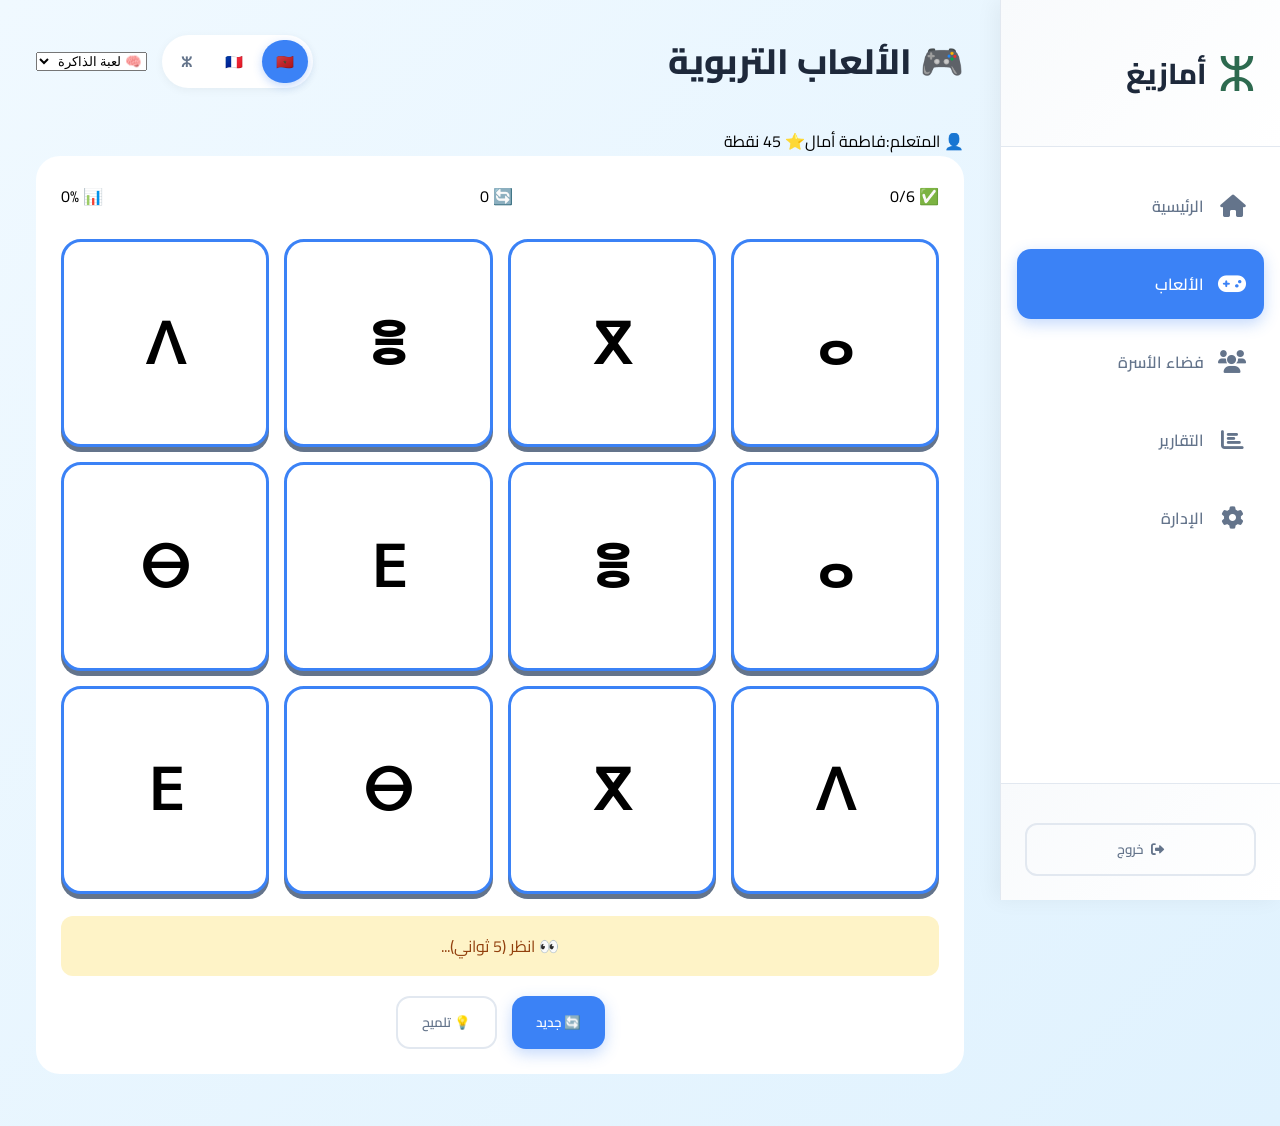
==== games.html @ c047b74b "Add files via upload" ====
<!DOCTYPE html>
<html lang="ar" dir="rtl">
<head>
    <meta charset="UTF-8">
    <meta name="viewport" content="width=device-width, initial-scale=1.0">
    <title>الألعاب التربوية | منصة الأمازيغية</title>
    <link href="https://fonts.googleapis.com/css2?family=Cairo:wght@400;600;700&display=swap" rel="stylesheet">
    <link rel="stylesheet" href="https://cdnjs.cloudflare.com/ajax/libs/font-awesome/6.0.0/css/all.min.css">
    <link rel="stylesheet" href="styles.css">
</head>
<body>
    <nav class="sidebar">
        <div class="sidebar-header"><div class="logo"><span class="logo-icon">ⵣ</span><span class="logo-text">أمازيغ</span></div></div>
        <ul class="nav-menu">
            <li class="nav-item"><a href="index.html"><span class="nav-icon"><i class="fas fa-home"></i></span><span data-translate="home">الرئيسية</span></a></li>
            <li class="nav-item active"><a href="games.html"><span class="nav-icon"><i class="fas fa-gamepad"></i></span><span data-translate="educational_games">الألعاب</span></a></li>
            <li class="nav-item"><a href="family.html"><span class="nav-icon"><i class="fas fa-users"></i></span><span data-translate="family_space">فضاء الأسرة</span></a></li>
            <li class="nav-item"><a href="reports.html"><span class="nav-icon"><i class="fas fa-chart-bar"></i></span><span data-translate="reports">التقارير</span></a></li>
            <li class="nav-item"><a href="admin.html"><span class="nav-icon"><i class="fas fa-cog"></i></span><span data-translate="administration">الإدارة</span></a></li>
        </ul>
        <div class="sidebar-footer"><button class="logout-btn" onclick="logout()"><i class="fas fa-sign-out-alt"></i><span data-translate="logout">خروج</span></button></div>
    </nav>
    <main class="main-content">
        <header class="page-header">
            <h1>🎮 الألعاب التربوية</h1>
            <div class="header-actions">
                <div class="lang-switcher"><button class="lang-btn active" data-lang="ar" onclick="setLang('ar')">🇲🇦</button><button class="lang-btn" data-lang="fr" onclick="setLang('fr')">🇫🇷</button><button class="lang-btn" data-lang="amz" onclick="setLang('amz')">ⵣ</button></div>
                <select id="game-selector" class="game-select"><option value="memory">🧠 لعبة الذاكرة</option><option value="order">📋 لعبة الترتيب</option><option value="words">📝 لعبة الكلمات</option><option value="wheel">🎡 لعبة العجلة</option></select>
            </div>
        </header>
        <div class="student-selector"><label>👤 المتعلم:</label><span id="student-name">فاطمة أمال</span><span class="session-badge">⭐ <span id="dojo-points">45</span> نقطة</span></div>
        <div id="memory-game" class="game-container active"><div class="game-area"><div style="display:flex;justify-content:space-between;margin-bottom:20px"><span>✅ <span id="mp">0</span>/<span id="tp">6</span></span><span>🔄 <span id="ma">0</span></span><span>📊 <span id="macc">0%</span></span></div><div class="tifinagh-grid" id="memory-grid"></div><div class="game-message" id="memory-msg">ⵉⵎⵉⴽ ⵙ ⵉⵎⵉⴽ</div><div class="game-actions"><button class="btn" onclick="resetMemory()">🔄 جديد</button><button class="btn btn-outline" onclick="hintMemory()">💡 تلميح</button></div></div></div>
        <div id="order-game" class="game-container"><div class="game-area"><div style="display:flex;justify-content:space-between;margin-bottom:20px"><span>📊 مستوى: <span id="ol">1</span>/3</span><span>⭐ نتيجة: <span id="os">0</span></span></div><h3 style="text-align:center">رتب الحروف</h3><p id="oi" style="text-align:center"></p><div id="order-letters" style="display:flex;flex-wrap:wrap;justify-content:center;gap:15px;margin:30px 0"></div><div id="order-slots" style="display:flex;flex-wrap:wrap;justify-content:center;gap:15px;min-height:100px"></div><div class="game-message" id="order-msg"></div><div class="game-actions"><button class="btn" onclick="checkOrder()">✅ تحقق</button><button class="btn btn-secondary" onclick="resetOrder()">🔄 إعادة</button><button class="btn btn-outline" id="next-btn" onclick="nextLevel()" disabled>التالي →</button></div></div></div>
        <div id="word-game" class="game-container"><div class="game-area"><div style="display:flex;justify-content:space-between;margin-bottom:20px"><span>✅ <span id="wp">0</span>/<span id="tw">6</span></span></div><div id="word-grid" style="display:grid;grid-template-columns:repeat(2,1fr);gap:20px"></div><div class="game-message" id="word-msg">اربط الكلمة بمعناها</div><div class="game-actions"><button class="btn" onclick="resetWords()">🔄 جديد</button></div></div></div>
        <div id="wheel-game" class="game-container"><div class="game-area"><div class="wheel-section"><div style="position:relative"><canvas id="wheelCanvas" width="350" height="350" style="width:100%"></canvas><div style="position:absolute;top:-10px;left:50%;transform:translateX(-50%);font-size:3rem;color:#ef4444">▼</div><button class="spin-btn" id="spinBtn" onclick="spinWheel()">🎡 دور العجلة</button></div><div style="flex:1"><span class="category-tag" id="catDisplay">حيوانات</span><div class="word-blanks" id="wordBlanks"></div><div style="display:flex;justify-content:space-between;padding:15px;background:#fef3c7;border-radius:15px"><span>⭐ <span id="ws">0</span></span></div><div class="wheel-keyboard" id="wheelKeyboard"></div><div class="game-message" id="wheel-msg">🎡 دور العجلة ثم اختر حرفاً!</div><div class="game-actions"><button class="btn" onclick="resetWheel()">🔄 جديد</button></div></div></div></div></div>
    </main>
    <script src="translations.js"></script>
    <script src="script.js"></script>
    <script>
        const letters=[{c:'ⴰ',n:'يا'},{c:'ⴱ',n:'ياب'},{c:'ⴳ',n:'ياج'},{c:'ⴷ',n:'ياد'},{c:'ⴹ',n:'ياض'},{c:'ⴻ',n:'ياي'}];
        const words=[{a:'ⴰⵔⴳⴰⵣ',b:'الرجل'},{a:'ⵜⴰⵎⵖⴰⵔⵜ',b:'المرأة'},{a:'ⴰⵖⵔⵓⵎ',b:'الخبز'},{a:'ⴰⵎⴰⵏ',b:'الماء'},{a:'ⵜⴰⴼⵓⵏⴰⵙⵜ',b:'البقرة'},{a:'ⴰⵢⴷⵉ',b:'الكلب'}];
        let student={name:'فاطمة أمال',dojoPoints:45,id:1};
        let mem={cards:[],sel:null,lock:false,pairs:0,att:0,corr:0,preview:true,timer:null};
        let ord={letters:[],order:[],score:0,level:1};
        let wg={sel:null,pairs:0};
        let wh={word:'',cat:'',revealed:[],score:0,used:[],canSpin:true,spinVal:0,rot:0,spinning:false};
        const wseg=[{l:'100',v:100,c:'#ef4444'},{l:'200',v:200,c:'#3b82f6'},{l:'300',v:300,c:'#10b981'},{l:'400',v:400,c:'#f59e0b'},{l:'500',v:500,c:'#8b5cf6'},{l:'🎁',v:'gift',c:'#ec4899'},{l:'💔',v:'lose',c:'#64748b'},{l:'🎲',v:'extra',c:'#06b6d4'}];
        function loadStudent(){let sid=localStorage.getItem('studentId');let s=getStudents().find(x=>x.id===parseInt(sid));if(s)student=s;document.getElementById('student-name').textContent=student.name;document.getElementById('dojo-points').textContent=student.dojoPoints}
        function updatePoints(p){student.dojoPoints+=p;document.getElementById('dojo-points').textContent=student.dojoPoints;let s=getStudents();let st=s.find(x=>x.id===student.id);if(st)st.dojoPoints=student.dojoPoints;saveStudents(s)}
        document.getElementById('game-selector').addEventListener('change',function(){document.querySelectorAll('.game-container').forEach(c=>c.classList.remove('active'));document.getElementById(this.value+'-game').classList.add('active');if(this.value==='memory')resetMemory();else if(this.value==='order')resetOrderGame();else if(this.value==='words')resetWords();else if(this.value==='wheel')initWheel()});
        function buildDeck(){let d=[];letters.forEach((l,i)=>{d.push({p:i,c:l.c,m:false,f:false});d.push({p:i,c:l.c,m:false,f:false})});return d.sort(()=>Math.random()-.5)}
        function renderMemory(){let g=document.getElementById('memory-grid');g.innerHTML='';mem.cards.forEach((c,i)=>{c.i=i;let d=document.createElement('div');d.className='t-card'+(c.m?' matched':'')+(c.f||mem.preview?' flipped':'');d.textContent=(c.m||c.f||mem.preview)?c.c:'ⵣ';d.onclick=()=>clickMemory(i);g.appendChild(d);c.e=d});updateMemStats()}
        function clickMemory(i){if(mem.preview){alert('انتظر!');return}if(mem.lock||mem.pairs===letters.length)return;let c=mem.cards[i];if(c.m||c.f)return;c.f=true;c.e.classList.add('flipped');c.e.textContent=c.c;if(mem.sel===null){mem.sel=i;return}let f=mem.cards[mem.sel];if(mem.sel===i){mem.sel=null;return}mem.att++;mem.lock=true;if(f.p===c.p){mem.corr++;f.m=c.m=true;f.e.classList.add('matched');c.e.classList.add('matched');mem.pairs++;updatePoints(2);document.getElementById('memory-msg').textContent='✅ أحسنت! +2';mem.sel=null;mem.lock=false;if(mem.pairs===letters.length){document.getElementById('memory-msg').textContent='🎉 أكملت جميع الحروف!';updatePoints(5)}}else{document.getElementById('memory-msg').textContent='❌ حاول مرة أخرى!';setTimeout(()=>{if(!f.m){f.f=false;f.e.classList.remove('flipped');f.e.textContent='ⵣ'}if(!c.m){c.f=false;c.e.classList.remove('flipped');c.e.textContent='ⵣ'}mem.sel=null;mem.lock=false},800)}updateMemStats()}
        function updateMemStats(){document.getElementById('mp').textContent=mem.pairs;document.getElementById('tp').textContent=letters.length;document.getElementById('ma').textContent=mem.att;document.getElementById('macc').textContent=(mem.att>0?Math.round((mem.corr/mem.att)*100):0)+'%'}
        function resetMemory(){if(mem.timer)clearTimeout(mem.timer);mem.cards=buildDeck();mem.sel=null;mem.lock=false;mem.pairs=0;mem.att=0;mem.corr=0;mem.preview=true;renderMemory();document.getElementById('memory-msg').textContent='👀 انظر (5 ثواني)...';mem.timer=setTimeout(()=>{mem.preview=false;mem.cards.forEach(c=>{if(!c.m){c.f=false;if(c.e){c.e.classList.remove('flipped');c.e.textContent='ⵣ'}}});document.getElementById('memory-msg').textContent='تذكر وطابق!'},5000)}
        function hintMemory(){let u=mem.cards.filter(c=>!c.m&&!c.f);if(u.length>0)document.getElementById('memory-msg').textContent='💡 ابحث عن '+u[0].c}
        function resetOrderGame(){ord.level=1;ord.score=0;startOrder()}
        function startOrder(){let l=ord.level;let c=l===1?3:(l===2?4:6);let s=[...letters].sort(()=>Math.random()-.5).slice(0,c);ord.letters=s;ord.order=[];document.getElementById('oi').textContent='رتب: '+s.map(x=>x.c).join(' - ');document.getElementById('ol').textContent=l;document.getElementById('os').textContent=ord.score;renderOrdLett();renderOrdSlots();document.getElementById('order-msg').textContent='';document.getElementById('next-btn').disabled=true}
        function renderOrdLett(){document.getElementById('order-letters').innerHTML=ord.letters.map(l=>`<div class="order-letter" onclick="selOrd('${l.c}')">${l.c}</div>`).join('')}
        function renderOrdSlots(){let h='';for(let i=0;i<ord.letters.length;i++)h+=`<div class="order-slot" onclick="remOrd(${i})">${ord.order[i]||'⬜'}</div>`;document.getElementById('order-slots').innerHTML=h}
        function selOrd(c){if(ord.order.length>=ord.letters.length)return;ord.order.push(c);renderOrdSlots()}
        function remOrd(i){ord.order.splice(i,1);renderOrdSlots()}
        function checkOrder(){let cor=[...ord.letters].sort((a,b)=>a.c.localeCompare(b.c)).map(x=>x.c);if(ord.order.length!==cor.length){document.getElementById('order-msg').textContent='❌ رتب الكل!';return}if(ord.order.every((c,i)=>c===cor[i])){let p=ord.level*5;ord.score+=p;updatePoints(p);document.getElementById('os').textContent=ord.score;document.getElementById('order-msg').textContent='✅ صحيح! +'+p;document.getElementById('next-btn').disabled=false}else{document.getElementById('order-msg').textContent='❌ خطأ!'}}
        function resetOrder(){ord.order=[];renderOrdSlots();document.getElementById('order-msg').textContent=''}
        function nextLevel(){if(ord.level<3){ord.level++;startOrder()}else{document.getElementById('order-msg').textContent='🎉 كل المستويات!';updatePoints(10)}}
        function resetWords(){wg.sel=null;wg.pairs=0;let aw=words.map(w=>({t:w.a,p:w.a,ty:'a'}));let bw=words.map(w=>({t:w.b,p:w.a,ty:'b'}));let all=[...aw,...bw].sort(()=>Math.random()-.5);let g=document.getElementById('word-grid');g.innerHTML=all.map(c=>`<div class="word-card" data-p="${c.p}" data-ty="${c.ty}" data-m="false">${c.t}</div>`).join('');document.querySelectorAll('.word-card').forEach(c=>c.addEventListener('click',clickWord));document.getElementById('tw').textContent=words.length;document.getElementById('wp').textContent='0';document.getElementById('word-msg').textContent='اربط الكلمة بمعناها'}
        function clickWord(e){let c=e.currentTarget;if(c.dataset.m==='true')return;if(!wg.sel){document.querySelectorAll('.word-card').forEach(x=>x.style.background='white');c.style.background='#fef3c7';wg.sel=c}else{let f=wg.sel;let s=c;if(f===s){wg.sel=null;return}if(f.dataset.p===s.dataset.p&&f.dataset.ty!==s.dataset.ty){f.dataset.m='true';s.dataset.m='true';f.classList.add('matched');s.classList.add('matched');f.style.background='#10b981';s.style.background='#10b981';wg.pairs++;document.getElementById('wp').textContent=wg.pairs;updatePoints(3);document.getElementById('word-msg').textContent='✅ صحيح! +3';if(wg.pairs===words.length){document.getElementById('word-msg').textContent='🎉 كل الكلمات!';updatePoints(5)}}else{f.style.background='white';document.getElementById('word-msg').textContent='❌ خطأ!'}wg.sel=null}}
        function getWheelWords(){let d=localStorage.getItem('teacherWords');return d?JSON.parse(d):{animals:['ⴰⵢⴷⵉ','ⴰⵎⵓⵛ','ⵉⵣⵎ'],colors:['ⴰⵣⴳⴳⵯⴰⵖ','ⴰⵡⵔⴰⵖ'],objects:['ⵜⴰⴼⵓⵏⴰⵙⵜ','ⴰⵖⵔⵓⵎ']}}
        function getAllWords(){let w=getWheelWords();return[...w.animals,...w.colors,...w.objects]}
        function drawWheel(){let c=document.getElementById('wheelCanvas');if(!c)return;let ctx=c.getContext('2d');let cx=175,cy=175,r=155;let sa=(2*Math.PI)/wseg.length;ctx.clearRect(0,0,350,350);wseg.forEach((s,i)=>{let st=i*sa+wh.rot;let en=st+sa;ctx.beginPath();ctx.moveTo(cx,cy);ctx.arc(cx,cy,r,st,en);ctx.closePath();ctx.fillStyle=s.c;ctx.fill();ctx.strokeStyle='white';ctx.lineWidth=2;ctx.stroke();ctx.save();ctx.translate(cx,cy);ctx.rotate(st+sa/2);ctx.textAlign='center';ctx.textBaseline='middle';ctx.fillStyle='white';ctx.font='bold 16px Cairo';ctx.fillText(s.l,r*.7,0);ctx.restore()});ctx.beginPath();ctx.arc(cx,cy,35,0,2*Math.PI);ctx.fillStyle='#1e293b';ctx.fill();ctx.fillStyle='#fbbf24';ctx.font='bold 18px Cairo';ctx.textAlign='center';ctx.textBaseline='middle';ctx.fillText('🎡',cx,cy)}
        function spinWheel(){if(wh.spinning||!wh.canSpin)return;wh.spinning=true;wh.canSpin=false;document.getElementById('spinBtn').disabled=true;let d=3000;let sr=wh.rot;let tr=sr+(Math.PI*8)+(Math.random()*Math.PI*2);let st=Date.now();function anim(){let e=Date.now()-st;let p=Math.min(e/d,1);let o=1-Math.pow(1-p,3);wh.rot=sr+(tr-sr)*o;drawWheel();if(p<1)requestAnimationFrame(anim);else{wh.spinning=false;getSpinResult()}}requestAnimationFrame(anim)}
        function getSpinResult(){let sa=(2*Math.PI)/wseg.length;let nr=((wh.rot%(2*Math.PI))+2*Math.PI)%(2*Math.PI);let si=Math.floor(((2*Math.PI-nr)%(2*Math.PI))/sa);si=(wseg.length-si)%wseg.length;let r=wseg[si];if(r.v==='gift'){revealRandom();document.getElementById('wheel-msg').textContent='🎁 هدية!';wh.canSpin=true}else if(r.v==='lose'){document.getElementById('wheel-msg').textContent='💔 خسرت!';wh.canSpin=false}else if(r.v==='extra'){document.getElementById('wheel-msg').textContent='🎲 دور إضافي!';wh.canSpin=false}else{wh.spinVal=r.v;document.getElementById('wheel-msg').textContent='💰 '+r.v+' نقطة! اختر حرفاً...';wh.canSpin=false}document.getElementById('spinBtn').disabled=!wh.canSpin}
        function loadWheelWord(){let all=getAllWords();wh.word=all[Math.floor(Math.random()*all.length)];let w=getWheelWords();if(w.animals.includes(wh.word))wh.cat='حيوانات';else if(w.colors.includes(wh.word))wh.cat='ألوان';else wh.cat='أشياء';wh.revealed=Array(wh.word.length).fill(false);wh.used=[];wh.canSpin=true;wh.spinVal=0;document.getElementById('spinBtn').disabled=false;document.getElementById('catDisplay').textContent=wh.cat;renderBlanks();renderKeyboard();document.getElementById('wheel-msg').textContent='🎡 دور العجلة!'}
        function renderBlanks(){document.getElementById('wordBlanks').innerHTML=wh.word.split('').map((c,i)=>`<div class="letter-blank ${wh.revealed[i]?'revealed':''}">${wh.revealed[i]?c:''}</div>`).join('')}
        function renderKeyboard(){let t=['ⴰ','ⴱ','ⴳ','ⴷ','ⴹ','ⴻ','ⴼ','ⴽ','ⵀ','ⵃ','ⵄ','ⵅ','ⵇ','ⵉ','ⵊ','ⵍ','ⵎ','ⵏ','ⵓ','ⵔ','ⵕ','ⵖ','ⵙ','ⵚ','ⵛ','ⵜ','ⵟ','ⵡ'];document.getElementById('wheelKeyboard').innerHTML=t.map(l=>{let u=wh.used.includes(l);return`<button class="key-btn ${u?'used':''}" onclick="selWheel('${l}')" ${u?'disabled':''}>${l}</button>`}).join('')}
        function selWheel(l){if(wh.canSpin){document.getElementById('wheel-msg').textContent='⚠️ دور العجلة أولاً!';return}if(wh.used.includes(l))return;wh.used.push(l);if(wh.word.includes(l)){wh.word.split('').forEach((c,i)=>{if(c===l)wh.revealed[i]=true});if(wh.spinVal>0){wh.score+=wh.spinVal;updatePoints(wh.spinVal);document.getElementById('ws').textContent=wh.score}renderBlanks();renderKeyboard();if(wh.revealed.every(r=>r)){document.getElementById('wheel-msg').innerHTML='🎉 مبروك! الكلمة: '+wh.word;wh.score+=500;updatePoints(500);document.getElementById('ws').textContent=wh.score;setTimeout(()=>{if(confirm('كلمة جديدة؟'))loadWheelWord()},500)}else{document.getElementById('wheel-msg').textContent='✅ حرف صحيح!'}wh.canSpin=true;document.getElementById('spinBtn').disabled=false}else{document.getElementById('wheel-msg').textContent='❌ حرف خاطئ!';renderKeyboard();wh.canSpin=true;document.getElementById('spinBtn').disabled=false}wh.spinVal=0}
        function revealRandom(){let h=wh.revealed.reduce((a,r,i)=>{if(!r)a.push(i);return a},[]);if(h.length>0){wh.revealed[h[Math.floor(Math.random()*h.length)]]=true;renderBlanks()}}
        function initWheel(){drawWheel();loadWheelWord()}
        function resetWheel(){wh.score=0;document.getElementById('ws').textContent='0';loadWheelWord()}
        document.addEventListener('DOMContentLoaded',function(){loadStudent();resetMemory()});
        window.selOrd=selOrd;window.remOrd=remOrd;window.checkOrder=checkOrder;window.resetOrder=resetOrder;window.nextLevel=nextLevel;window.selWheel=selWheel;
    </script>
</body>
</html>
---- styles.css ----
*{margin:0;padding:0;box-sizing:border-box}:root{--primary:#3b82f6;--primary-dark:#1e40af;--secondary:#10b981;--warning:#f59e0b;--danger:#ef4444;--dark:#1e293b;--gray:#64748b;--light:#f8fafc;--border:#e2e8f0;--sidebar-width:280px;--amazigh-blue:#2d6a4f;--amazigh-green:#52b788;--gold:#fbbf24;--silver:#94a3b8;--bronze:#b45309}body{font-family:'Cairo',sans-serif;background:linear-gradient(135deg,#f0f9ff,#e0f2fe);display:flex;min-height:100vh}.sidebar{width:var(--sidebar-width);background:white;border-left:1px solid var(--border);display:flex;flex-direction:column;position:fixed;right:0;top:0;bottom:0;box-shadow:-5px 0 20px rgba(0,0,0,.05);z-index:100}.sidebar-header{padding:28px 24px;border-bottom:1px solid var(--border);background:linear-gradient(135deg,#f8fafc,white)}.logo{display:flex;align-items:center;gap:12px}.logo-icon{font-size:3rem;color:var(--amazigh-blue)}.logo-text{font-size:1.8rem;font-weight:800;color:var(--dark)}.sidebar-subtitle{color:var(--gray);font-size:.85rem;margin-top:8px;font-weight:500}.nav-menu{list-style:none;padding:24px 16px;flex:1}.nav-item{margin-bottom:8px}.nav-item a{display:flex;align-items:center;gap:14px;padding:14px 18px;text-decoration:none;color:var(--gray);border-radius:14px;transition:all .3s;font-weight:600}.nav-item:hover a{background:var(--light);color:var(--dark)}.nav-item.active a{background:var(--primary);color:white;box-shadow:0 5px 15px rgba(59,130,246,.3)}.nav-icon{font-size:1.4rem;width:28px;text-align:center}.sidebar-footer{padding:24px;border-top:1px solid var(--border);background:linear-gradient(135deg,#f8fafc,white)}.teacher-info{display:flex;align-items:center;gap:14px}.teacher-avatar{width:56px;height:56px;background:linear-gradient(135deg,var(--primary),var(--primary-dark));border-radius:50%;display:flex;align-items:center;justify-content:center;font-size:1.8rem;color:white;box-shadow:0 5px 15px rgba(59,130,246,.3)}.teacher-details{flex:1}.teacher-name{font-weight:700;color:var(--dark);font-size:1.1rem}.teacher-role{font-size:.8rem;color:var(--gray)}.logout-btn{margin-top:15px;width:100%;padding:12px;background:transparent;border:2px solid var(--border);border-radius:12px;color:var(--gray);font-family:'Cairo',sans-serif;font-weight:600;cursor:pointer;transition:all .3s;display:flex;align-items:center;justify-content:center;gap:8px}.logout-btn:hover{background:var(--danger);border-color:var(--danger);color:white}.main-content{flex:1;margin-right:var(--sidebar-width);padding:28px 36px}.page-header{display:flex;justify-content:space-between;align-items:center;margin-bottom:32px;flex-wrap:wrap;gap:20px}.page-header h1{color:var(--dark);font-size:2.2rem;font-weight:800}.header-actions{display:flex;align-items:center;gap:15px;flex-wrap:wrap}.lang-switcher,.language-switcher{display:flex;gap:5px;background:white;padding:5px;border-radius:40px;box-shadow:0 2px 10px rgba(0,0,0,.05)}.lang-btn{padding:8px 14px;border:none;background:transparent;border-radius:30px;font-family:'Cairo',sans-serif;font-size:.9rem;font-weight:600;cursor:pointer;transition:all .3s;color:var(--gray)}.lang-btn:hover{background:var(--light);color:var(--primary)}.lang-btn.active{background:var(--primary);color:white;box-shadow:0 3px 10px rgba(59,130,246,.3)}.btn{padding:12px 24px;border:none;border-radius:14px;font-family:'Cairo',sans-serif;font-weight:600;cursor:pointer;transition:all .3s;background:var(--primary);color:white;display:inline-flex;align-items:center;gap:8px;box-shadow:0 5px 15px rgba(59,130,246,.3)}.btn:hover{background:var(--primary-dark);transform:translateY(-3px)}.btn-secondary{background:var(--warning)}.btn-outline{background:transparent;border:2px solid var(--border);color:var(--gray);box-shadow:none}.btn-outline:hover{background:var(--light);border-color:var(--primary);color:var(--primary)}.btn-sm{padding:8px 16px;font-size:.9rem;border-radius:10px}.stats-grid{display:grid;grid-template-columns:repeat(4,1fr);gap:24px;margin-bottom:28px}.stat-card{background:white;border-radius:24px;padding:24px;display:flex;align-items:center;gap:18px;box-shadow:0 5px 20px rgba(0,0,0,.05);border:1px solid var(--border);transition:all .3s}.stat-card:hover{transform:translateY(-5px);box-shadow:0 15px 30px rgba(0,0,0,.1)}.stat-icon{width:65px;height:65px;background:linear-gradient(135deg,var(--light),white);border-radius:20px;display:flex;align-items:center;justify-content:center;font-size:2rem;color:var(--primary)}.stat-value{color:var(--dark);font-size:2.2rem;font-weight:800}.stat-label{color:var(--gray);font-size:.95rem}.stat-trend{font-size:.85rem;color:var(--gray)}.stat-trend.positive{color:var(--secondary)}.progress-banner{background:white;border-radius:20px;padding:20px 25px;margin-bottom:28px;box-shadow:0 5px 20px rgba(0,0,0,.05)}.progress-header{display:flex;justify-content:space-between;margin-bottom:12px}.progress-bar-container,.progress-bar{background:var(--light);border-radius:30px;height:12px;overflow:hidden}.progress-bar-fill,.progress-fill{height:100%;background:linear-gradient(90deg,var(--primary),var(--secondary));border-radius:30px;transition:width .5s;display:flex;align-items:center;padding:0 15px;color:white;font-weight:600;font-size:.85rem}.quick-actions{display:grid;grid-template-columns:repeat(3,1fr);gap:15px;margin-bottom:28px}.quick-btn{background:white;border:1px solid var(--border);border-radius:16px;padding:16px;display:flex;align-items:center;justify-content:center;gap:10px;font-weight:600;color:var(--dark);cursor:pointer;text-decoration:none;transition:all .3s}.quick-btn:hover{background:var(--primary);color:white;transform:translateY(-3px)}.research-banner{background:linear-gradient(135deg,var(--amazigh-blue),var(--amazigh-green));border-radius:24px;padding:28px 32px;margin-bottom:28px;color:white}.dashboard-grid{display:grid;grid-template-columns:1.2fr .8fr;gap:24px;margin-bottom:28px}.dashboard-card{background:white;border-radius:24px;padding:24px;box-shadow:0 5px 20px rgba(0,0,0,.05);border:1px solid var(--border)}.card-header{display:flex;justify-content:space-between;align-items:center;margin-bottom:20px}.honor-item{display:flex;align-items:center;gap:15px;padding:15px;background:var(--light);border-radius:16px;margin-bottom:10px}.honor-rank{width:40px;height:40px;border-radius:12px;display:flex;align-items:center;justify-content:center;font-weight:800}.honor-rank.gold{background:var(--gold);color:white}.honor-rank.silver{background:var(--silver);color:white}.honor-rank.bronze{background:var(--bronze);color:white}.honor-avatar{width:50px;height:50px;background:var(--primary);border-radius:50%;display:flex;align-items:center;justify-content:center;color:white}.honor-points{font-weight:700;color:var(--primary)}.chart-container{grid-column:span 2;background:white;border-radius:24px;padding:24px;box-shadow:0 5px 20px rgba(0,0,0,.05)}.chart-wrapper{height:300px}.game-area{background:white;border-radius:24px;padding:25px;margin-bottom:24px}.game-container{display:none}.game-container.active{display:block}.tifinagh-grid{display:grid;grid-template-columns:repeat(4,1fr);gap:15px;margin:25px 0}.t-card{aspect-ratio:1/1;background:linear-gradient(145deg,#f8fafc,#e2e8f0);border-radius:20px;display:flex;align-items:center;justify-content:center;font-size:3.5rem;font-weight:bold;cursor:pointer;box-shadow:0 8px 0 #94a3b8;transition:all .15s;border:3px solid white}.t-card.flipped{background:white;box-shadow:0 5px 0 #64748b;transform:translateY(3px);border-color:var(--primary)}.t-card.matched{background:var(--secondary);box-shadow:0 5px 0 #047857;color:white;pointer-events:none}.game-message{text-align:center;padding:15px;background:#fef3c7;border-radius:12px;margin:20px 0;color:#92400e}.game-actions{display:flex;justify-content:center;gap:15px;flex-wrap:wrap}.word-card{background:white;border-radius:16px;padding:20px;text-align:center;font-size:1.5rem;font-weight:bold;cursor:pointer;box-shadow:0 5px 0 #94a3b8;border:2px solid white;transition:all .2s}.word-card:hover{transform:translateY(-3px)}.word-card.matched{background:#10b981;color:white;pointer-events:none}.order-letter{width:80px;height:80px;background:linear-gradient(145deg,#f8fafc,#e2e8f0);border-radius:16px;display:flex;align-items:center;justify-content:center;font-size:2.5rem;font-weight:bold;cursor:pointer;box-shadow:0 5px 0 #94a3b8}.order-slot{width:80px;height:80px;background:#f1f5f9;border-radius:16px;display:flex;align-items:center;justify-content:center;font-size:2rem;border:2px dashed #cbd5e1;cursor:pointer}.wheel-section{display:flex;gap:30px;flex-wrap:wrap}.wheel-keyboard{display:grid;grid-template-columns:repeat(7,1fr);gap:8px;margin-top:20px}.key-btn{padding:12px;background:white;border:2px solid #e2e8f0;border-radius:10px;font-size:1.2rem;font-weight:600;cursor:pointer;font-family:'Cairo',sans-serif}.key-btn:hover{background:#3b82f6;color:white}.key-btn.used{background:#cbd5e1;color:#64748b;cursor:not-allowed;text-decoration:line-through}.word-blanks{display:flex;flex-wrap:wrap;justify-content:center;gap:10px;margin:20px 0}.letter-blank{width:50px;height:60px;border-bottom:3px solid #3b82f6;display:flex;align-items:flex-end;justify-content:center;font-size:2rem;font-weight:700}.letter-blank.revealed{border-bottom-color:#10b981}.spin-btn{display:block;margin:20px auto;padding:15px 40px;background:#f59e0b;color:white;border:none;border-radius:40px;font-size:1.3rem;font-weight:700;cursor:pointer;font-family:'Cairo',sans-serif;box-shadow:0 5px 0 #b45309}.spin-btn:disabled{opacity:.5;cursor:not-allowed}.category-tag{display:inline-block;padding:5px 15px;background:#3b82f6;color:white;border-radius:20px;font-size:.9rem;margin-bottom:15px}.top-bar{background:white;padding:15px 30px;display:flex;justify-content:space-between;align-items:center;box-shadow:0 2px 10px rgba(0,0,0,.05)}.student-card,.family-card{background:white;border-radius:24px;padding:30px;margin-bottom:24px;box-shadow:0 5px 20px rgba(0,0,0,.05)}.student-info{display:flex;align-items:center;gap:25px;flex-wrap:wrap}.student-avatar{width:100px;height:100px;background:linear-gradient(135deg,#3b82f6,#1e40af);border-radius:50%;display:flex;align-items:center;justify-content:center;font-size:3.5rem;color:white}.student-details{flex:1}.family-code{background:#1e293b;color:#fbbf24;padding:4px 12px;border-radius:20px;font-family:monospace;font-size:1.1rem;display:inline-block;margin-top:10px}.dojo-score{text-align:center;background:#f8fafc;padding:20px 30px;border-radius:20px}.dojo-score .points{font-size:2.5rem;font-weight:700;color:#10b981}.tips-card{background:white;border-radius:24px;padding:30px;margin-bottom:24px}.tips-grid{display:grid;grid-template-columns:repeat(4,1fr);gap:15px;margin-top:20px}.tip-box{background:#f8fafc;border-radius:16px;padding:20px;text-align:center;cursor:pointer;transition:all .2s}.tip-box:hover{transform:translateY(-3px);box-shadow:0 10px 20px rgba(0,0,0,.1);background:#3b82f6;color:white}.tip-box .icon{font-size:2rem;display:block;margin-bottom:10px}.modal-overlay{position:fixed;top:0;left:0;right:0;bottom:0;background:rgba(0,0,0,.6);display:flex;align-items:center;justify-content:center;z-index:9999;opacity:0;visibility:hidden;transition:all .3s}.modal-overlay.active{opacity:1;visibility:visible}.modal-content{background:white;border-radius:30px;padding:30px;max-width:500px;width:90%;max-height:80vh;overflow-y:auto;transform:scale(.9);transition:transform .3s}.modal-overlay.active .modal-content{transform:scale(1)}.modal-header{display:flex;justify-content:space-between;align-items:center;margin-bottom:20px;padding-bottom:15px;border-bottom:2px solid #e2e8f0}.modal-close{width:40px;height:40px;border-radius:50%;background:#f1f5f9;border:none;font-size:1.5rem;cursor:pointer}.modal-close:hover{background:#ef4444;color:white}.admin-table{width:100%;border-collapse:collapse;text-align:center}.admin-table th{background:var(--light);padding:15px;color:var(--gray)}.admin-table td{padding:12px;border-bottom:1px solid var(--border)}.section-header{display:flex;justify-content:space-between;align-items:center;margin:20px 0;flex-wrap:wrap;gap:15px}.summary-cards{display:grid;grid-template-columns:repeat(4,1fr);gap:20px;margin-bottom:24px}.summary-card{background:white;border-radius:16px;padding:20px;text-align:center;border:1px solid var(--border)}.summary-card.highlight{background:linear-gradient(135deg,var(--primary),var(--primary-dark));color:white}.summary-value{font-size:1.8rem;font-weight:700}code{background:#1e293b;color:#fbbf24;padding:4px 10px;border-radius:8px;font-family:monospace}.welcome-banner{background:linear-gradient(135deg,#2d6a4f,#52b788);color:white;border-radius:24px;padding:30px;margin-bottom:30px;text-align:center}.support-message{background:linear-gradient(135deg,#2d6a4f,#52b788);color:white;border-radius:24px;padding:25px;text-align:center;margin-bottom:30px}@media(max-width:1200px){.stats-grid{grid-template-columns:repeat(2,1fr)}.dashboard-grid{grid-template-columns:1fr}.chart-container{grid-column:span 1}}@media(max-width:900px){.sidebar{width:90px}.logo-text,.sidebar-subtitle,.nav-item span:not(.nav-icon),.teacher-details,.logout-btn span{display:none}.nav-item a{justify-content:center;padding:14px}.main-content{margin-right:90px}.tifinagh-grid{grid-template-columns:repeat(2,1fr)}.tips-grid{grid-template-columns:repeat(2,1fr)}.summary-cards{grid-template-columns:repeat(2,1fr)}}@media(max-width:600px){.main-content{padding:16px}.stats-grid{grid-template-columns:1fr}.quick-actions{grid-template-columns:1fr}.page-header{flex-direction:column;align-items:flex-start}.game-actions{flex-direction:column}.btn{width:100%}.student-info{flex-direction:column;text-align:center}.wheel-keyboard{grid-template-columns:repeat(5,1fr)}}
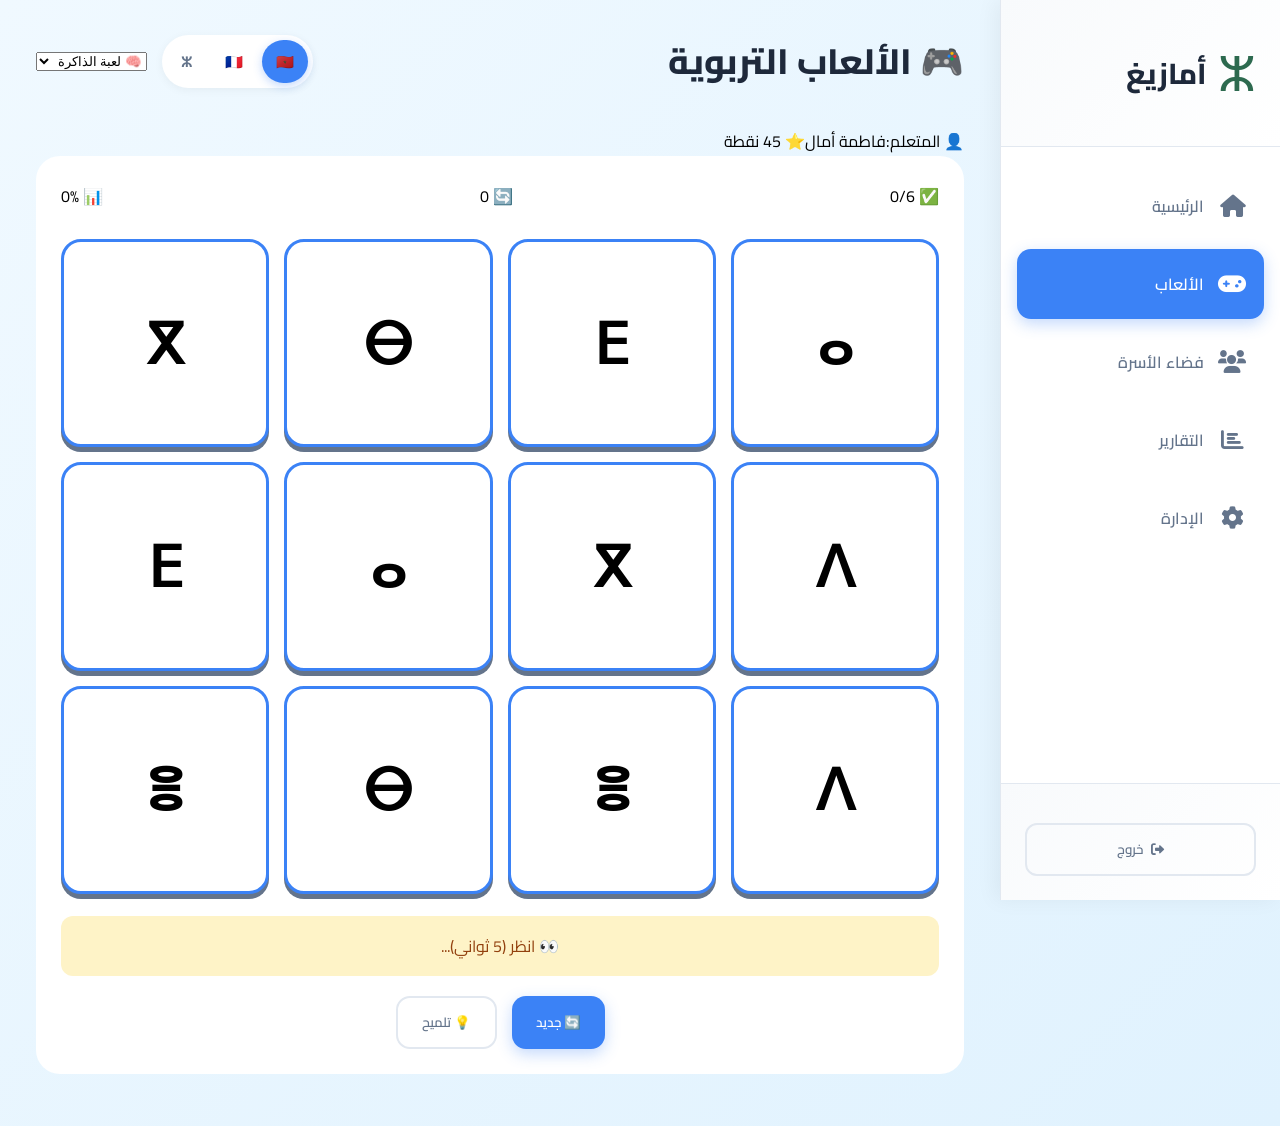
==== commit 0a6fc92f: "games.html" ====
--- a/games.html
+++ b/games.html
@@ -12,48 +12,106 @@
     <nav class="sidebar">
         <div class="sidebar-header"><div class="logo"><span class="logo-icon">ⵣ</span><span class="logo-text">أمازيغ</span></div></div>
         <ul class="nav-menu">
-            <li class="nav-item"><a href="index.html"><span class="nav-icon"><i class="fas fa-home"></i></span><span data-translate="home">الرئيسية</span></a></li>
-            <li class="nav-item active"><a href="games.html"><span class="nav-icon"><i class="fas fa-gamepad"></i></span><span data-translate="educational_games">الألعاب</span></a></li>
-            <li class="nav-item"><a href="family.html"><span class="nav-icon"><i class="fas fa-users"></i></span><span data-translate="family_space">فضاء الأسرة</span></a></li>
-            <li class="nav-item"><a href="reports.html"><span class="nav-icon"><i class="fas fa-chart-bar"></i></span><span data-translate="reports">التقارير</span></a></li>
-            <li class="nav-item"><a href="admin.html"><span class="nav-icon"><i class="fas fa-cog"></i></span><span data-translate="administration">الإدارة</span></a></li>
+            <li class="nav-item"><a href="index.html"><span class="nav-icon"><i class="fas fa-home"></i></span><span>الرئيسية</span></a></li>
+            <li class="nav-item active"><a href="games.html"><span class="nav-icon"><i class="fas fa-gamepad"></i></span><span>الألعاب</span></a></li>
+            <li class="nav-item"><a href="family.html"><span class="nav-icon"><i class="fas fa-users"></i></span><span>فضاء الأسرة</span></a></li>
+            <li class="nav-item"><a href="reports.html"><span class="nav-icon"><i class="fas fa-chart-bar"></i></span><span>التقارير</span></a></li>
+            <li class="nav-item"><a href="admin.html"><span class="nav-icon"><i class="fas fa-cog"></i></span><span>الإدارة</span></a></li>
         </ul>
-        <div class="sidebar-footer"><button class="logout-btn" onclick="logout()"><i class="fas fa-sign-out-alt"></i><span data-translate="logout">خروج</span></button></div>
+        <div class="sidebar-footer"><button class="logout-btn" onclick="logout()"><i class="fas fa-sign-out-alt"></i><span>خروج</span></button></div>
     </nav>
     <main class="main-content">
         <header class="page-header">
             <h1>🎮 الألعاب التربوية</h1>
             <div class="header-actions">
                 <div class="lang-switcher"><button class="lang-btn active" data-lang="ar" onclick="setLang('ar')">🇲🇦</button><button class="lang-btn" data-lang="fr" onclick="setLang('fr')">🇫🇷</button><button class="lang-btn" data-lang="amz" onclick="setLang('amz')">ⵣ</button></div>
-                <select id="game-selector" class="game-select"><option value="memory">🧠 لعبة الذاكرة</option><option value="order">📋 لعبة الترتيب</option><option value="words">📝 لعبة الكلمات</option><option value="wheel">🎡 لعبة العجلة</option></select>
+                <select id="game-selector" class="game-select">
+                    <option value="memory">🧠 لعبة الذاكرة</option>
+                    <option value="order">📋 لعبة الترتيب</option>
+                    <option value="words">📝 لعبة الكلمات</option>
+                    <option value="wheel">🎡 لعبة العجلة</option>
+                </select>
             </div>
         </header>
         <div class="student-selector"><label>👤 المتعلم:</label><span id="student-name">فاطمة أمال</span><span class="session-badge">⭐ <span id="dojo-points">45</span> نقطة</span></div>
-        <div id="memory-game" class="game-container active"><div class="game-area"><div style="display:flex;justify-content:space-between;margin-bottom:20px"><span>✅ <span id="mp">0</span>/<span id="tp">6</span></span><span>🔄 <span id="ma">0</span></span><span>📊 <span id="macc">0%</span></span></div><div class="tifinagh-grid" id="memory-grid"></div><div class="game-message" id="memory-msg">ⵉⵎⵉⴽ ⵙ ⵉⵎⵉⴽ</div><div class="game-actions"><button class="btn" onclick="resetMemory()">🔄 جديد</button><button class="btn btn-outline" onclick="hintMemory()">💡 تلميح</button></div></div></div>
-        <div id="order-game" class="game-container"><div class="game-area"><div style="display:flex;justify-content:space-between;margin-bottom:20px"><span>📊 مستوى: <span id="ol">1</span>/3</span><span>⭐ نتيجة: <span id="os">0</span></span></div><h3 style="text-align:center">رتب الحروف</h3><p id="oi" style="text-align:center"></p><div id="order-letters" style="display:flex;flex-wrap:wrap;justify-content:center;gap:15px;margin:30px 0"></div><div id="order-slots" style="display:flex;flex-wrap:wrap;justify-content:center;gap:15px;min-height:100px"></div><div class="game-message" id="order-msg"></div><div class="game-actions"><button class="btn" onclick="checkOrder()">✅ تحقق</button><button class="btn btn-secondary" onclick="resetOrder()">🔄 إعادة</button><button class="btn btn-outline" id="next-btn" onclick="nextLevel()" disabled>التالي →</button></div></div></div>
-        <div id="word-game" class="game-container"><div class="game-area"><div style="display:flex;justify-content:space-between;margin-bottom:20px"><span>✅ <span id="wp">0</span>/<span id="tw">6</span></span></div><div id="word-grid" style="display:grid;grid-template-columns:repeat(2,1fr);gap:20px"></div><div class="game-message" id="word-msg">اربط الكلمة بمعناها</div><div class="game-actions"><button class="btn" onclick="resetWords()">🔄 جديد</button></div></div></div>
-        <div id="wheel-game" class="game-container"><div class="game-area"><div class="wheel-section"><div style="position:relative"><canvas id="wheelCanvas" width="350" height="350" style="width:100%"></canvas><div style="position:absolute;top:-10px;left:50%;transform:translateX(-50%);font-size:3rem;color:#ef4444">▼</div><button class="spin-btn" id="spinBtn" onclick="spinWheel()">🎡 دور العجلة</button></div><div style="flex:1"><span class="category-tag" id="catDisplay">حيوانات</span><div class="word-blanks" id="wordBlanks"></div><div style="display:flex;justify-content:space-between;padding:15px;background:#fef3c7;border-radius:15px"><span>⭐ <span id="ws">0</span></span></div><div class="wheel-keyboard" id="wheelKeyboard"></div><div class="game-message" id="wheel-msg">🎡 دور العجلة ثم اختر حرفاً!</div><div class="game-actions"><button class="btn" onclick="resetWheel()">🔄 جديد</button></div></div></div></div></div>
+
+        <!-- لعبة الذاكرة -->
+        <div id="memory-game" class="game-container active">
+            <div class="game-area">
+                <div style="display:flex;justify-content:space-between;margin-bottom:20px"><span>✅ <span id="mp">0</span>/<span id="tp">6</span></span><span>🔄 <span id="ma">0</span></span><span>📊 <span id="macc">0%</span></span></div>
+                <div class="tifinagh-grid" id="memory-grid"></div>
+                <div class="game-message" id="memory-msg">ⵉⵎⵉⴽ ⵙ ⵉⵎⵉⴽ</div>
+                <div class="game-actions"><button class="btn" onclick="resetMemory()">🔄 جديد</button><button class="btn btn-outline" onclick="hintMemory()">💡 تلميح</button></div>
+            </div>
+        </div>
+
+        <!-- لعبة الترتيب -->
+        <div id="order-game" class="game-container">
+            <div class="game-area">
+                <div style="display:flex;justify-content:space-between;margin-bottom:20px"><span>📊 مستوى: <span id="ol">1</span>/3</span><span>⭐ نتيجة: <span id="os">0</span></span></div>
+                <h3 style="text-align:center">رتب الحروف</h3><p id="oi" style="text-align:center"></p>
+                <div id="order-letters" style="display:flex;flex-wrap:wrap;justify-content:center;gap:15px;margin:30px 0"></div>
+                <div id="order-slots" style="display:flex;flex-wrap:wrap;justify-content:center;gap:15px;min-height:100px"></div>
+                <div class="game-message" id="order-msg"></div>
+                <div class="game-actions"><button class="btn" onclick="checkOrder()">✅ تحقق</button><button class="btn btn-secondary" onclick="resetOrder()">🔄 إعادة</button><button class="btn btn-outline" id="next-btn" onclick="nextLevel()" disabled>التالي →</button></div>
+            </div>
+        </div>
+
+        <!-- لعبة الكلمات -->
+        <div id="word-game" class="game-container">
+            <div class="game-area">
+                <div style="display:flex;justify-content:space-between;margin-bottom:20px"><span>✅ <span id="wp">0</span>/<span id="tw">6</span> مطابقات</span></div>
+                <div id="word-grid" style="display:grid;grid-template-columns:repeat(2,1fr);gap:20px"></div>
+                <div class="game-message" id="word-msg">اربط الكلمة بمعناها</div>
+                <div class="game-actions"><button class="btn" onclick="resetWords()">🔄 لعبة جديدة</button></div>
+            </div>
+        </div>
+
+        <!-- لعبة العجلة -->
+        <div id="wheel-game" class="game-container">
+            <div class="game-area">
+                <div class="wheel-section">
+                    <div style="position:relative"><canvas id="wheelCanvas" width="350" height="350" style="width:100%"></canvas><div style="position:absolute;top:-10px;left:50%;transform:translateX(-50%);font-size:3rem;color:#ef4444">▼</div><button class="spin-btn" id="spinBtn" onclick="spinWheel()">🎡 دور العجلة</button></div>
+                    <div style="flex:1"><span class="category-tag" id="catDisplay">حيوانات</span><div class="word-blanks" id="wordBlanks"></div><div style="display:flex;justify-content:space-between;padding:15px;background:#fef3c7;border-radius:15px"><span>⭐ <span id="ws">0</span></span></div><div class="wheel-keyboard" id="wheelKeyboard"></div><div class="game-message" id="wheel-msg">🎡 دور العجلة ثم اختر حرفاً!</div><div class="game-actions"><button class="btn" onclick="resetWheel()">🔄 جديد</button></div></div></div>
+            </div>
+        </div>
     </main>
+
     <script src="translations.js"></script>
     <script src="script.js"></script>
     <script>
+        // ========== البيانات ==========
         const letters=[{c:'ⴰ',n:'يا'},{c:'ⴱ',n:'ياب'},{c:'ⴳ',n:'ياج'},{c:'ⴷ',n:'ياد'},{c:'ⴹ',n:'ياض'},{c:'ⴻ',n:'ياي'}];
-        const words=[{a:'ⴰⵔⴳⴰⵣ',b:'الرجل'},{a:'ⵜⴰⵎⵖⴰⵔⵜ',b:'المرأة'},{a:'ⴰⵖⵔⵓⵎ',b:'الخبز'},{a:'ⴰⵎⴰⵏ',b:'الماء'},{a:'ⵜⴰⴼⵓⵏⴰⵙⵜ',b:'البقرة'},{a:'ⴰⵢⴷⵉ',b:'الكلب'}];
+        const wordsList=[{a:'ⴰⵔⴳⴰⵣ',b:'الرجل'},{a:'ⵜⴰⵎⵖⴰⵔⵜ',b:'المرأة'},{a:'ⴰⵖⵔⵓⵎ',b:'الخبز'},{a:'ⴰⵎⴰⵏ',b:'الماء'},{a:'ⵜⴰⴼⵓⵏⴰⵙⵜ',b:'البقرة'},{a:'ⴰⵢⴷⵉ',b:'الكلب'}];
         let student={name:'فاطمة أمال',dojoPoints:45,id:1};
         let mem={cards:[],sel:null,lock:false,pairs:0,att:0,corr:0,preview:true,timer:null};
         let ord={letters:[],order:[],score:0,level:1};
         let wg={sel:null,pairs:0};
         let wh={word:'',cat:'',revealed:[],score:0,used:[],canSpin:true,spinVal:0,rot:0,spinning:false};
         const wseg=[{l:'100',v:100,c:'#ef4444'},{l:'200',v:200,c:'#3b82f6'},{l:'300',v:300,c:'#10b981'},{l:'400',v:400,c:'#f59e0b'},{l:'500',v:500,c:'#8b5cf6'},{l:'🎁',v:'gift',c:'#ec4899'},{l:'💔',v:'lose',c:'#64748b'},{l:'🎲',v:'extra',c:'#06b6d4'}];
+
         function loadStudent(){let sid=localStorage.getItem('studentId');let s=getStudents().find(x=>x.id===parseInt(sid));if(s)student=s;document.getElementById('student-name').textContent=student.name;document.getElementById('dojo-points').textContent=student.dojoPoints}
         function updatePoints(p){student.dojoPoints+=p;document.getElementById('dojo-points').textContent=student.dojoPoints;let s=getStudents();let st=s.find(x=>x.id===student.id);if(st)st.dojoPoints=student.dojoPoints;saveStudents(s)}
-        document.getElementById('game-selector').addEventListener('change',function(){document.querySelectorAll('.game-container').forEach(c=>c.classList.remove('active'));document.getElementById(this.value+'-game').classList.add('active');if(this.value==='memory')resetMemory();else if(this.value==='order')resetOrderGame();else if(this.value==='words')resetWords();else if(this.value==='wheel')initWheel()});
+
+        // ========== تبديل الألعاب ==========
+        document.getElementById('game-selector').addEventListener('change',function(){
+            document.querySelectorAll('.game-container').forEach(c=>c.classList.remove('active'));
+            document.getElementById(this.value+'-game').classList.add('active');
+            if(this.value==='memory')resetMemory();
+            else if(this.value==='order')resetOrderGame();
+            else if(this.value==='words')resetWords();
+            else if(this.value==='wheel')initWheel();
+        });
+
+        // ========== لعبة الذاكرة ==========
         function buildDeck(){let d=[];letters.forEach((l,i)=>{d.push({p:i,c:l.c,m:false,f:false});d.push({p:i,c:l.c,m:false,f:false})});return d.sort(()=>Math.random()-.5)}
         function renderMemory(){let g=document.getElementById('memory-grid');g.innerHTML='';mem.cards.forEach((c,i)=>{c.i=i;let d=document.createElement('div');d.className='t-card'+(c.m?' matched':'')+(c.f||mem.preview?' flipped':'');d.textContent=(c.m||c.f||mem.preview)?c.c:'ⵣ';d.onclick=()=>clickMemory(i);g.appendChild(d);c.e=d});updateMemStats()}
         function clickMemory(i){if(mem.preview){alert('انتظر!');return}if(mem.lock||mem.pairs===letters.length)return;let c=mem.cards[i];if(c.m||c.f)return;c.f=true;c.e.classList.add('flipped');c.e.textContent=c.c;if(mem.sel===null){mem.sel=i;return}let f=mem.cards[mem.sel];if(mem.sel===i){mem.sel=null;return}mem.att++;mem.lock=true;if(f.p===c.p){mem.corr++;f.m=c.m=true;f.e.classList.add('matched');c.e.classList.add('matched');mem.pairs++;updatePoints(2);document.getElementById('memory-msg').textContent='✅ أحسنت! +2';mem.sel=null;mem.lock=false;if(mem.pairs===letters.length){document.getElementById('memory-msg').textContent='🎉 أكملت جميع الحروف!';updatePoints(5)}}else{document.getElementById('memory-msg').textContent='❌ حاول مرة أخرى!';setTimeout(()=>{if(!f.m){f.f=false;f.e.classList.remove('flipped');f.e.textContent='ⵣ'}if(!c.m){c.f=false;c.e.classList.remove('flipped');c.e.textContent='ⵣ'}mem.sel=null;mem.lock=false},800)}updateMemStats()}
         function updateMemStats(){document.getElementById('mp').textContent=mem.pairs;document.getElementById('tp').textContent=letters.length;document.getElementById('ma').textContent=mem.att;document.getElementById('macc').textContent=(mem.att>0?Math.round((mem.corr/mem.att)*100):0)+'%'}
         function resetMemory(){if(mem.timer)clearTimeout(mem.timer);mem.cards=buildDeck();mem.sel=null;mem.lock=false;mem.pairs=0;mem.att=0;mem.corr=0;mem.preview=true;renderMemory();document.getElementById('memory-msg').textContent='👀 انظر (5 ثواني)...';mem.timer=setTimeout(()=>{mem.preview=false;mem.cards.forEach(c=>{if(!c.m){c.f=false;if(c.e){c.e.classList.remove('flipped');c.e.textContent='ⵣ'}}});document.getElementById('memory-msg').textContent='تذكر وطابق!'},5000)}
         function hintMemory(){let u=mem.cards.filter(c=>!c.m&&!c.f);if(u.length>0)document.getElementById('memory-msg').textContent='💡 ابحث عن '+u[0].c}
+
+        // ========== لعبة الترتيب ==========
         function resetOrderGame(){ord.level=1;ord.score=0;startOrder()}
         function startOrder(){let l=ord.level;let c=l===1?3:(l===2?4:6);let s=[...letters].sort(()=>Math.random()-.5).slice(0,c);ord.letters=s;ord.order=[];document.getElementById('oi').textContent='رتب: '+s.map(x=>x.c).join(' - ');document.getElementById('ol').textContent=l;document.getElementById('os').textContent=ord.score;renderOrdLett();renderOrdSlots();document.getElementById('order-msg').textContent='';document.getElementById('next-btn').disabled=true}
         function renderOrdLett(){document.getElementById('order-letters').innerHTML=ord.letters.map(l=>`<div class="order-letter" onclick="selOrd('${l.c}')">${l.c}</div>`).join('')}
@@ -63,8 +121,55 @@
         function checkOrder(){let cor=[...ord.letters].sort((a,b)=>a.c.localeCompare(b.c)).map(x=>x.c);if(ord.order.length!==cor.length){document.getElementById('order-msg').textContent='❌ رتب الكل!';return}if(ord.order.every((c,i)=>c===cor[i])){let p=ord.level*5;ord.score+=p;updatePoints(p);document.getElementById('os').textContent=ord.score;document.getElementById('order-msg').textContent='✅ صحيح! +'+p;document.getElementById('next-btn').disabled=false}else{document.getElementById('order-msg').textContent='❌ خطأ!'}}
         function resetOrder(){ord.order=[];renderOrdSlots();document.getElementById('order-msg').textContent=''}
         function nextLevel(){if(ord.level<3){ord.level++;startOrder()}else{document.getElementById('order-msg').textContent='🎉 كل المستويات!';updatePoints(10)}}
-        function resetWords(){wg.sel=null;wg.pairs=0;let aw=words.map(w=>({t:w.a,p:w.a,ty:'a'}));let bw=words.map(w=>({t:w.b,p:w.a,ty:'b'}));let all=[...aw,...bw].sort(()=>Math.random()-.5);let g=document.getElementById('word-grid');g.innerHTML=all.map(c=>`<div class="word-card" data-p="${c.p}" data-ty="${c.ty}" data-m="false">${c.t}</div>`).join('');document.querySelectorAll('.word-card').forEach(c=>c.addEventListener('click',clickWord));document.getElementById('tw').textContent=words.length;document.getElementById('wp').textContent='0';document.getElementById('word-msg').textContent='اربط الكلمة بمعناها'}
-        function clickWord(e){let c=e.currentTarget;if(c.dataset.m==='true')return;if(!wg.sel){document.querySelectorAll('.word-card').forEach(x=>x.style.background='white');c.style.background='#fef3c7';wg.sel=c}else{let f=wg.sel;let s=c;if(f===s){wg.sel=null;return}if(f.dataset.p===s.dataset.p&&f.dataset.ty!==s.dataset.ty){f.dataset.m='true';s.dataset.m='true';f.classList.add('matched');s.classList.add('matched');f.style.background='#10b981';s.style.background='#10b981';wg.pairs++;document.getElementById('wp').textContent=wg.pairs;updatePoints(3);document.getElementById('word-msg').textContent='✅ صحيح! +3';if(wg.pairs===words.length){document.getElementById('word-msg').textContent='🎉 كل الكلمات!';updatePoints(5)}}else{f.style.background='white';document.getElementById('word-msg').textContent='❌ خطأ!'}wg.sel=null}}
+
+        // ========== لعبة الكلمات (مصححة) ==========
+        function resetWords(){
+            wg.sel=null;wg.pairs=0;
+            let ac=wordsList.map(w=>({t:w.a,p:w.a,ty:'a'}));
+            let bc=wordsList.map(w=>({t:w.b,p:w.a,ty:'b'}));
+            let all=[...ac,...bc].sort(()=>Math.random()-.5);
+            let grid=document.getElementById('word-grid');
+            grid.innerHTML='';
+            all.forEach(card=>{
+                let div=document.createElement('div');
+                div.className='word-card';
+                div.textContent=card.t;
+                div.dataset.p=card.p;
+                div.dataset.ty=card.ty;
+                div.dataset.m='false';
+                div.onclick=function(){clickWord(this)};
+                grid.appendChild(div);
+            });
+            document.getElementById('tw').textContent=wordsList.length;
+            document.getElementById('wp').textContent='0';
+            document.getElementById('word-msg').textContent='اربط الكلمة بمعناها';
+        }
+        function clickWord(card){
+            if(card.dataset.m==='true')return;
+            if(!wg.sel){
+                document.querySelectorAll('#word-grid .word-card').forEach(c=>{if(c.dataset.m==='false')c.style.background='white'});
+                card.style.background='#fef3c7';
+                wg.sel=card;
+            }else{
+                let f=wg.sel;let s=card;
+                if(f===s){wg.sel=null;return}
+                if(f.dataset.p===s.dataset.p&&f.dataset.ty!==s.dataset.ty){
+                    f.dataset.m='true';s.dataset.m='true';
+                    f.classList.add('matched');s.classList.add('matched');
+                    f.style.background='#10b981';s.style.background='#10b981';
+                    f.style.color='white';s.style.color='white';
+                    wg.pairs++;document.getElementById('wp').textContent=wg.pairs;
+                    updatePoints(3);document.getElementById('word-msg').textContent='✅ صحيح! +3';
+                    if(wg.pairs===wordsList.length){document.getElementById('word-msg').textContent='🎉 كل الكلمات!';updatePoints(5)}
+                }else{
+                    f.style.background='white';
+                    document.getElementById('word-msg').textContent='❌ خطأ!';
+                }
+                wg.sel=null;
+            }
+        }
+
+        // ========== لعبة العجلة ==========
         function getWheelWords(){let d=localStorage.getItem('teacherWords');return d?JSON.parse(d):{animals:['ⴰⵢⴷⵉ','ⴰⵎⵓⵛ','ⵉⵣⵎ'],colors:['ⴰⵣⴳⴳⵯⴰⵖ','ⴰⵡⵔⴰⵖ'],objects:['ⵜⴰⴼⵓⵏⴰⵙⵜ','ⴰⵖⵔⵓⵎ']}}
         function getAllWords(){let w=getWheelWords();return[...w.animals,...w.colors,...w.objects]}
         function drawWheel(){let c=document.getElementById('wheelCanvas');if(!c)return;let ctx=c.getContext('2d');let cx=175,cy=175,r=155;let sa=(2*Math.PI)/wseg.length;ctx.clearRect(0,0,350,350);wseg.forEach((s,i)=>{let st=i*sa+wh.rot;let en=st+sa;ctx.beginPath();ctx.moveTo(cx,cy);ctx.arc(cx,cy,r,st,en);ctx.closePath();ctx.fillStyle=s.c;ctx.fill();ctx.strokeStyle='white';ctx.lineWidth=2;ctx.stroke();ctx.save();ctx.translate(cx,cy);ctx.rotate(st+sa/2);ctx.textAlign='center';ctx.textBaseline='middle';ctx.fillStyle='white';ctx.font='bold 16px Cairo';ctx.fillText(s.l,r*.7,0);ctx.restore()});ctx.beginPath();ctx.arc(cx,cy,35,0,2*Math.PI);ctx.fillStyle='#1e293b';ctx.fill();ctx.fillStyle='#fbbf24';ctx.font='bold 18px Cairo';ctx.textAlign='center';ctx.textBaseline='middle';ctx.fillText('🎡',cx,cy)}
@@ -77,8 +182,9 @@
         function revealRandom(){let h=wh.revealed.reduce((a,r,i)=>{if(!r)a.push(i);return a},[]);if(h.length>0){wh.revealed[h[Math.floor(Math.random()*h.length)]]=true;renderBlanks()}}
         function initWheel(){drawWheel();loadWheelWord()}
         function resetWheel(){wh.score=0;document.getElementById('ws').textContent='0';loadWheelWord()}
+
         document.addEventListener('DOMContentLoaded',function(){loadStudent();resetMemory()});
-        window.selOrd=selOrd;window.remOrd=remOrd;window.checkOrder=checkOrder;window.resetOrder=resetOrder;window.nextLevel=nextLevel;window.selWheel=selWheel;
+        window.selOrd=selOrd;window.remOrd=remOrd;window.checkOrder=checkOrder;window.resetOrder=resetOrder;window.nextLevel=nextLevel;window.selWheel=selWheel;window.clickWord=clickWord;
     </script>
 </body>
-</html>+</html>
